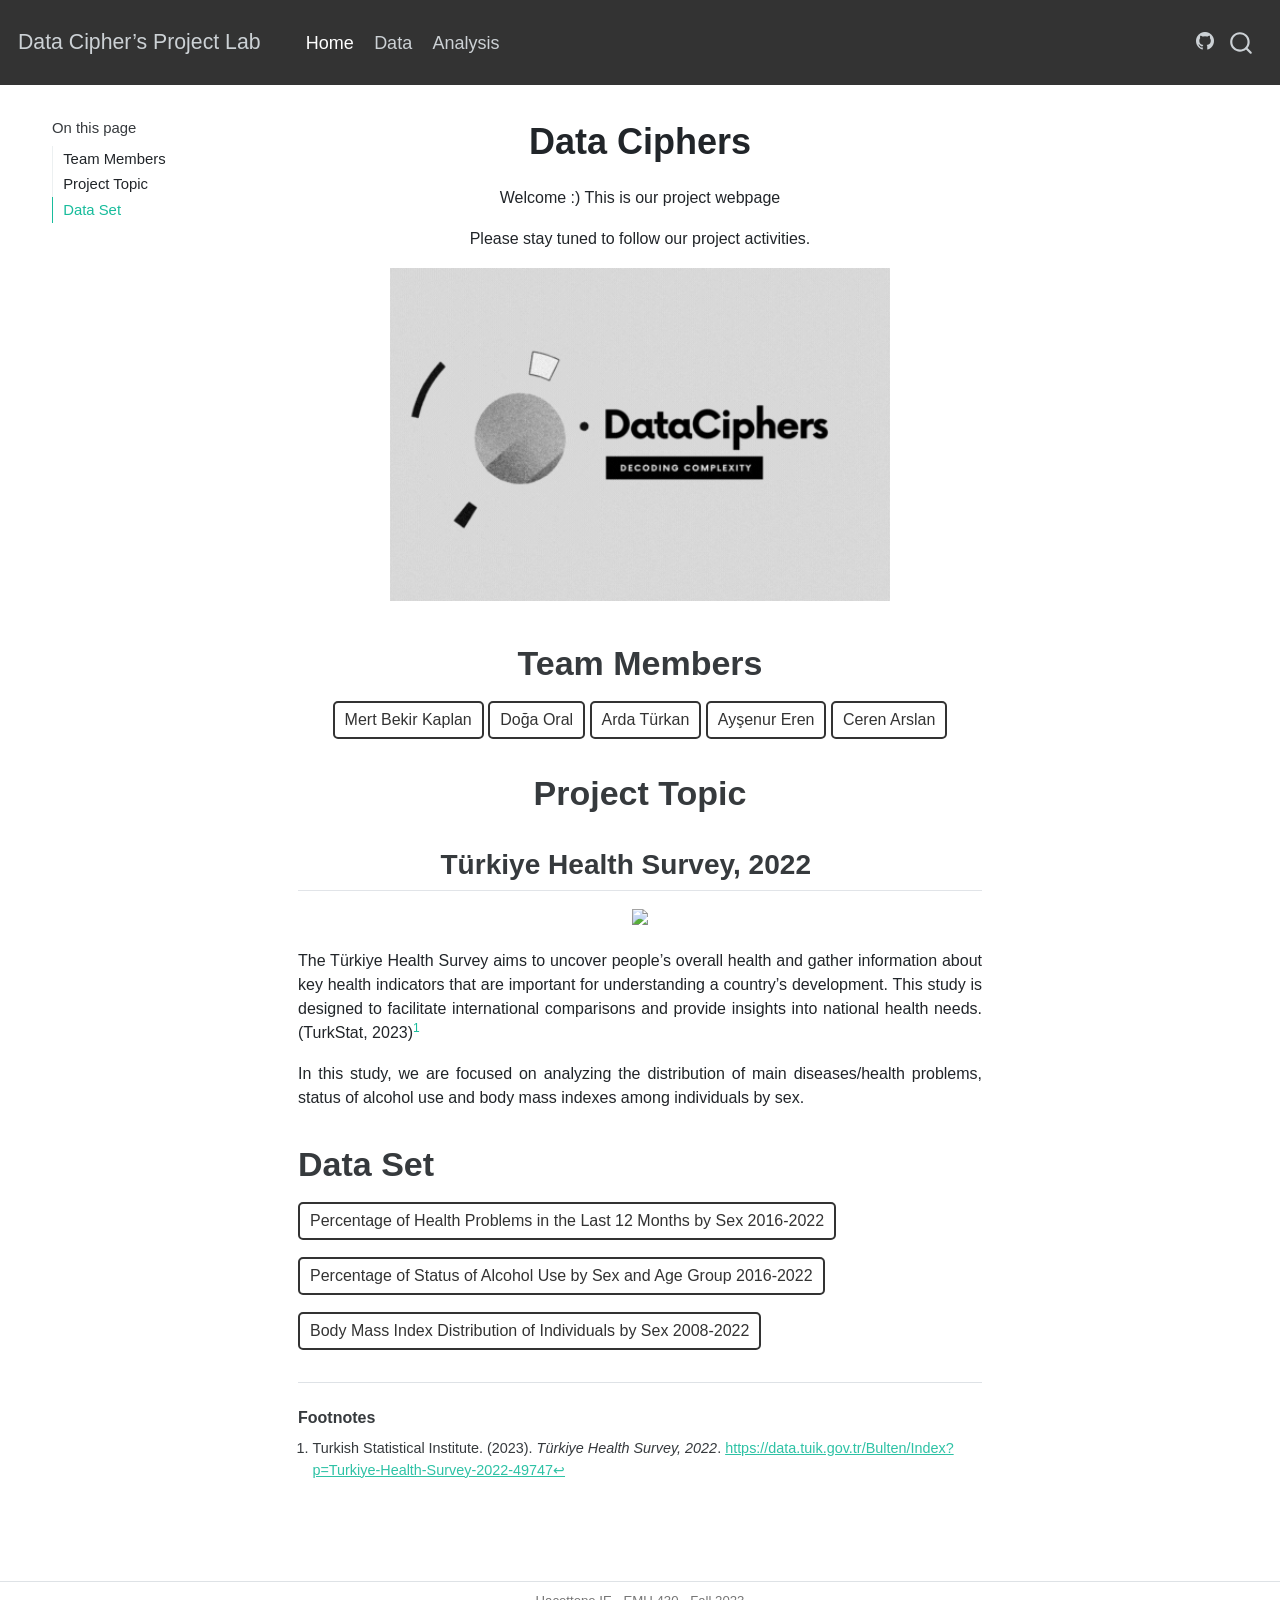
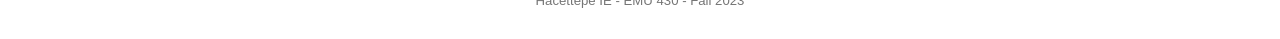
==== docs/index.html @ 5ef49f72 "Plot 3" ====
<!DOCTYPE html>
<html xmlns="http://www.w3.org/1999/xhtml" lang="en" xml:lang="en"><head>

<meta charset="utf-8">
<meta name="generator" content="quarto-1.3.450">

<meta name="viewport" content="width=device-width, initial-scale=1.0, user-scalable=yes">


<title>Data Cipher’s Project Lab</title>
<style>
code{white-space: pre-wrap;}
span.smallcaps{font-variant: small-caps;}
div.columns{display: flex; gap: min(4vw, 1.5em);}
div.column{flex: auto; overflow-x: auto;}
div.hanging-indent{margin-left: 1.5em; text-indent: -1.5em;}
ul.task-list{list-style: none;}
ul.task-list li input[type="checkbox"] {
  width: 0.8em;
  margin: 0 0.8em 0.2em -1em; /* quarto-specific, see https://github.com/quarto-dev/quarto-cli/issues/4556 */ 
  vertical-align: middle;
}
</style>


<script src="site_libs/quarto-nav/quarto-nav.js"></script>
<script src="site_libs/quarto-nav/headroom.min.js"></script>
<script src="site_libs/clipboard/clipboard.min.js"></script>
<script src="site_libs/quarto-search/autocomplete.umd.js"></script>
<script src="site_libs/quarto-search/fuse.min.js"></script>
<script src="site_libs/quarto-search/quarto-search.js"></script>
<meta name="quarto:offset" content="./">
<link href="./logo.png" rel="icon" type="image/png">
<script src="site_libs/quarto-html/quarto.js"></script>
<script src="site_libs/quarto-html/popper.min.js"></script>
<script src="site_libs/quarto-html/tippy.umd.min.js"></script>
<script src="site_libs/quarto-html/anchor.min.js"></script>
<link href="site_libs/quarto-html/tippy.css" rel="stylesheet">
<link href="site_libs/quarto-html/quarto-syntax-highlighting.css" rel="stylesheet" id="quarto-text-highlighting-styles">
<script src="site_libs/bootstrap/bootstrap.min.js"></script>
<link href="site_libs/bootstrap/bootstrap-icons.css" rel="stylesheet">
<link href="site_libs/bootstrap/bootstrap.min.css" rel="stylesheet" id="quarto-bootstrap" data-mode="light">
<script id="quarto-search-options" type="application/json">{
  "location": "navbar",
  "copy-button": false,
  "collapse-after": 3,
  "panel-placement": "end",
  "type": "overlay",
  "limit": 20,
  "language": {
    "search-no-results-text": "No results",
    "search-matching-documents-text": "matching documents",
    "search-copy-link-title": "Copy link to search",
    "search-hide-matches-text": "Hide additional matches",
    "search-more-match-text": "more match in this document",
    "search-more-matches-text": "more matches in this document",
    "search-clear-button-title": "Clear",
    "search-detached-cancel-button-title": "Cancel",
    "search-submit-button-title": "Submit",
    "search-label": "Search"
  }
}</script>


<link rel="stylesheet" href="styles.css">
</head>

<body class="floating nav-fixed">

<div id="quarto-search-results"></div>
  <header id="quarto-header" class="headroom fixed-top">
    <nav class="navbar navbar-expand-lg navbar-dark ">
      <div class="navbar-container container-fluid">
      <div class="navbar-brand-container">
    <a class="navbar-brand" href="./index.html">
    <span class="navbar-title">Data Cipher’s Project Lab</span>
    </a>
  </div>
            <div id="quarto-search" class="" title="Search"></div>
          <button class="navbar-toggler" type="button" data-bs-toggle="collapse" data-bs-target="#navbarCollapse" aria-controls="navbarCollapse" aria-expanded="false" aria-label="Toggle navigation" onclick="if (window.quartoToggleHeadroom) { window.quartoToggleHeadroom(); }">
  <span class="navbar-toggler-icon"></span>
</button>
          <div class="collapse navbar-collapse" id="navbarCollapse">
            <ul class="navbar-nav navbar-nav-scroll me-auto">
  <li class="nav-item">
    <a class="nav-link active" href="./index.html" rel="" target="" aria-current="page">
 <span class="menu-text">Home</span></a>
  </li>  
  <li class="nav-item">
    <a class="nav-link" href="./data.html" rel="" target="">
 <span class="menu-text">Data</span></a>
  </li>  
  <li class="nav-item">
    <a class="nav-link" href="./analysis.html" rel="" target="">
 <span class="menu-text">Analysis</span></a>
  </li>  
</ul>
            <div class="quarto-navbar-tools ms-auto">
    <a href="https://github.com/emu-hacettepe-analytics/emu430-fall2023-team-data_ciphers" rel="" title="" class="quarto-navigation-tool px-1" aria-label=""><i class="bi bi-github"></i></a>
</div>
          </div> <!-- /navcollapse -->
      </div> <!-- /container-fluid -->
    </nav>
</header>
<!-- content -->
<div id="quarto-content" class="quarto-container page-columns page-rows-contents page-layout-article page-navbar">
<!-- sidebar -->
  <nav id="quarto-sidebar" class="sidebar collapse collapse-horizontal sidebar-navigation floating overflow-auto">
    <nav id="TOC" role="doc-toc" class="toc-active">
    <h2 id="toc-title">On this page</h2>
   
  <ul>
  <li><a href="#team-members" id="toc-team-members" class="nav-link active" data-scroll-target="#team-members">Team Members</a></li>
  <li><a href="#project-topic" id="toc-project-topic" class="nav-link" data-scroll-target="#project-topic">Project Topic</a>
  <ul class="collapse">
  <li><a href="#türkiye-health-survey-2022" id="toc-türkiye-health-survey-2022" class="nav-link" data-scroll-target="#türkiye-health-survey-2022">Türkiye Health Survey, 2022</a></li>
  </ul></li>
  <li><a href="#data-set" id="toc-data-set" class="nav-link" data-scroll-target="#data-set">Data Set</a></li>
  </ul>
</nav>
</nav>
<div id="quarto-sidebar-glass" data-bs-toggle="collapse" data-bs-target="#quarto-sidebar,#quarto-sidebar-glass"></div>
<!-- margin-sidebar -->
    <div id="quarto-margin-sidebar" class="sidebar margin-sidebar">
    </div>
<!-- main -->
<main class="content" id="quarto-document-content">



<div style="text-align: center">
<div style="font-size: 36px;">
<p><strong>Data Ciphers</strong></p>
</div>
<p>Welcome :) This is our project webpage</p>
<p>Please stay tuned to follow our project activities.</p>
<div class="quarto-figure quarto-figure-center">
<figure class="figure">
<p><img src="data_ciphers.gif" class="img-fluid figure-img" width="500"></p>
</figure>
</div>
</div>
<section id="team-members" class="level1" style="text-align: center">
<h1 style="text-align: center">Team Members</h1>
<p><a href="https://emu-hacettepe-analytics.github.io/emu430-fall2023-mer7kaplan/" class="download-button">Mert Bekir Kaplan</a> <a href="https://emu-hacettepe-analytics.github.io/emu430-fall2023-doaoral/" class="download-button">Doğa Oral</a> <a href="https://emu-hacettepe-analytics.github.io/emu430-fall2023-ardaturkan/" class="download-button">Arda Türkan</a> <a href="https://emu-hacettepe-analytics.github.io/emu430-fall2023-AysenurErenn/" class="download-button">Ayşenur Eren</a> <a href="https://emu-hacettepe-analytics.github.io/emu430-fall2023-ccerenarslan/" class="download-button">Ceren Arslan</a></p>
</section>
<section id="project-topic" class="level1" style="text-align: center">
<h1 style="text-align: center">Project Topic</h1>
<section id="türkiye-health-survey-2022" class="level2" style="text-align: center">
<h2 style="text-align: center" class="anchored" data-anchor-id="türkiye-health-survey-2022">Türkiye Health Survey, 2022</h2>
<div class="quarto-figure quarto-figure-center">
<figure class="figure">
<p><img src="medical.gif" class="img-fluid figure-img" width="230"></p>
</figure>
</div>
<div style="text-align: justify">
<p>The Türkiye Health Survey aims to uncover people’s overall health and gather information about key health indicators that are important for understanding a country’s development. This study is designed to facilitate international comparisons and provide insights into national health needs. (TurkStat, 2023)<a href="#fn1" class="footnote-ref" id="fnref1" role="doc-noteref"><sup>1</sup></a></p>
<p>In this study, we are focused on analyzing the distribution of main diseases/health problems, status of alcohol use and body mass indexes among individuals by sex.</p>
</div>
</section>
</section>
<section id="data-set" class="level1">
<h1>Data Set</h1>
<p><a href="https://github.com/emu-hacettepe-analytics/emu430-fall2023-team-data_ciphers/raw/master/dataset1.xls" class="download-button">Percentage of Health Problems in the Last 12 Months by Sex 2016-2022</a></p>
<p><a href="https://github.com/emu-hacettepe-analytics/emu430-fall2023-team-data_ciphers/raw/master/dataset2.xls" class="download-button">Percentage of Status of Alcohol Use by Sex and Age Group 2016-2022</a></p>
<p><a href="https://github.com/emu-hacettepe-analytics/emu430-fall2023-team-data_ciphers/raw/master/dataset3.xls" class="download-button">Body Mass Index Distribution of Individuals by Sex 2008-2022</a></p>


</section>


<a onclick="window.scrollTo(0, 0); return false;" role="button" id="quarto-back-to-top"><i class="bi bi-arrow-up"></i> Back to top</a><div id="quarto-appendix" class="default"><section id="footnotes" class="footnotes footnotes-end-of-document" role="doc-endnotes"><h2 class="anchored quarto-appendix-heading">Footnotes</h2>

<ol>
<li id="fn1"><p>Turkish Statistical Institute. (2023). <em>Türkiye Health Survey, 2022</em>. <a href="https://data.tuik.gov.tr/Bulten/Index?p=Turkiye-Health-Survey-2022-49747" class="uri">https://data.tuik.gov.tr/Bulten/Index?p=Turkiye-Health-Survey-2022-49747</a><a href="#fnref1" class="footnote-back" role="doc-backlink">↩︎</a></p></li>
</ol>
</section></div></main> <!-- /main -->
<script id="quarto-html-after-body" type="application/javascript">
window.document.addEventListener("DOMContentLoaded", function (event) {
  const toggleBodyColorMode = (bsSheetEl) => {
    const mode = bsSheetEl.getAttribute("data-mode");
    const bodyEl = window.document.querySelector("body");
    if (mode === "dark") {
      bodyEl.classList.add("quarto-dark");
      bodyEl.classList.remove("quarto-light");
    } else {
      bodyEl.classList.add("quarto-light");
      bodyEl.classList.remove("quarto-dark");
    }
  }
  const toggleBodyColorPrimary = () => {
    const bsSheetEl = window.document.querySelector("link#quarto-bootstrap");
    if (bsSheetEl) {
      toggleBodyColorMode(bsSheetEl);
    }
  }
  toggleBodyColorPrimary();  
  const icon = "";
  const anchorJS = new window.AnchorJS();
  anchorJS.options = {
    placement: 'right',
    icon: icon
  };
  anchorJS.add('.anchored');
  const isCodeAnnotation = (el) => {
    for (const clz of el.classList) {
      if (clz.startsWith('code-annotation-')) {                     
        return true;
      }
    }
    return false;
  }
  const clipboard = new window.ClipboardJS('.code-copy-button', {
    text: function(trigger) {
      const codeEl = trigger.previousElementSibling.cloneNode(true);
      for (const childEl of codeEl.children) {
        if (isCodeAnnotation(childEl)) {
          childEl.remove();
        }
      }
      return codeEl.innerText;
    }
  });
  clipboard.on('success', function(e) {
    // button target
    const button = e.trigger;
    // don't keep focus
    button.blur();
    // flash "checked"
    button.classList.add('code-copy-button-checked');
    var currentTitle = button.getAttribute("title");
    button.setAttribute("title", "Copied!");
    let tooltip;
    if (window.bootstrap) {
      button.setAttribute("data-bs-toggle", "tooltip");
      button.setAttribute("data-bs-placement", "left");
      button.setAttribute("data-bs-title", "Copied!");
      tooltip = new bootstrap.Tooltip(button, 
        { trigger: "manual", 
          customClass: "code-copy-button-tooltip",
          offset: [0, -8]});
      tooltip.show();    
    }
    setTimeout(function() {
      if (tooltip) {
        tooltip.hide();
        button.removeAttribute("data-bs-title");
        button.removeAttribute("data-bs-toggle");
        button.removeAttribute("data-bs-placement");
      }
      button.setAttribute("title", currentTitle);
      button.classList.remove('code-copy-button-checked');
    }, 1000);
    // clear code selection
    e.clearSelection();
  });
  function tippyHover(el, contentFn) {
    const config = {
      allowHTML: true,
      content: contentFn,
      maxWidth: 500,
      delay: 100,
      arrow: false,
      appendTo: function(el) {
          return el.parentElement;
      },
      interactive: true,
      interactiveBorder: 10,
      theme: 'quarto',
      placement: 'bottom-start'
    };
    window.tippy(el, config); 
  }
  const noterefs = window.document.querySelectorAll('a[role="doc-noteref"]');
  for (var i=0; i<noterefs.length; i++) {
    const ref = noterefs[i];
    tippyHover(ref, function() {
      // use id or data attribute instead here
      let href = ref.getAttribute('data-footnote-href') || ref.getAttribute('href');
      try { href = new URL(href).hash; } catch {}
      const id = href.replace(/^#\/?/, "");
      const note = window.document.getElementById(id);
      return note.innerHTML;
    });
  }
      let selectedAnnoteEl;
      const selectorForAnnotation = ( cell, annotation) => {
        let cellAttr = 'data-code-cell="' + cell + '"';
        let lineAttr = 'data-code-annotation="' +  annotation + '"';
        const selector = 'span[' + cellAttr + '][' + lineAttr + ']';
        return selector;
      }
      const selectCodeLines = (annoteEl) => {
        const doc = window.document;
        const targetCell = annoteEl.getAttribute("data-target-cell");
        const targetAnnotation = annoteEl.getAttribute("data-target-annotation");
        const annoteSpan = window.document.querySelector(selectorForAnnotation(targetCell, targetAnnotation));
        const lines = annoteSpan.getAttribute("data-code-lines").split(",");
        const lineIds = lines.map((line) => {
          return targetCell + "-" + line;
        })
        let top = null;
        let height = null;
        let parent = null;
        if (lineIds.length > 0) {
            //compute the position of the single el (top and bottom and make a div)
            const el = window.document.getElementById(lineIds[0]);
            top = el.offsetTop;
            height = el.offsetHeight;
            parent = el.parentElement.parentElement;
          if (lineIds.length > 1) {
            const lastEl = window.document.getElementById(lineIds[lineIds.length - 1]);
            const bottom = lastEl.offsetTop + lastEl.offsetHeight;
            height = bottom - top;
          }
          if (top !== null && height !== null && parent !== null) {
            // cook up a div (if necessary) and position it 
            let div = window.document.getElementById("code-annotation-line-highlight");
            if (div === null) {
              div = window.document.createElement("div");
              div.setAttribute("id", "code-annotation-line-highlight");
              div.style.position = 'absolute';
              parent.appendChild(div);
            }
            div.style.top = top - 2 + "px";
            div.style.height = height + 4 + "px";
            let gutterDiv = window.document.getElementById("code-annotation-line-highlight-gutter");
            if (gutterDiv === null) {
              gutterDiv = window.document.createElement("div");
              gutterDiv.setAttribute("id", "code-annotation-line-highlight-gutter");
              gutterDiv.style.position = 'absolute';
              const codeCell = window.document.getElementById(targetCell);
              const gutter = codeCell.querySelector('.code-annotation-gutter');
              gutter.appendChild(gutterDiv);
            }
            gutterDiv.style.top = top - 2 + "px";
            gutterDiv.style.height = height + 4 + "px";
          }
          selectedAnnoteEl = annoteEl;
        }
      };
      const unselectCodeLines = () => {
        const elementsIds = ["code-annotation-line-highlight", "code-annotation-line-highlight-gutter"];
        elementsIds.forEach((elId) => {
          const div = window.document.getElementById(elId);
          if (div) {
            div.remove();
          }
        });
        selectedAnnoteEl = undefined;
      };
      // Attach click handler to the DT
      const annoteDls = window.document.querySelectorAll('dt[data-target-cell]');
      for (const annoteDlNode of annoteDls) {
        annoteDlNode.addEventListener('click', (event) => {
          const clickedEl = event.target;
          if (clickedEl !== selectedAnnoteEl) {
            unselectCodeLines();
            const activeEl = window.document.querySelector('dt[data-target-cell].code-annotation-active');
            if (activeEl) {
              activeEl.classList.remove('code-annotation-active');
            }
            selectCodeLines(clickedEl);
            clickedEl.classList.add('code-annotation-active');
          } else {
            // Unselect the line
            unselectCodeLines();
            clickedEl.classList.remove('code-annotation-active');
          }
        });
      }
  const findCites = (el) => {
    const parentEl = el.parentElement;
    if (parentEl) {
      const cites = parentEl.dataset.cites;
      if (cites) {
        return {
          el,
          cites: cites.split(' ')
        };
      } else {
        return findCites(el.parentElement)
      }
    } else {
      return undefined;
    }
  };
  var bibliorefs = window.document.querySelectorAll('a[role="doc-biblioref"]');
  for (var i=0; i<bibliorefs.length; i++) {
    const ref = bibliorefs[i];
    const citeInfo = findCites(ref);
    if (citeInfo) {
      tippyHover(citeInfo.el, function() {
        var popup = window.document.createElement('div');
        citeInfo.cites.forEach(function(cite) {
          var citeDiv = window.document.createElement('div');
          citeDiv.classList.add('hanging-indent');
          citeDiv.classList.add('csl-entry');
          var biblioDiv = window.document.getElementById('ref-' + cite);
          if (biblioDiv) {
            citeDiv.innerHTML = biblioDiv.innerHTML;
          }
          popup.appendChild(citeDiv);
        });
        return popup.innerHTML;
      });
    }
  }
});
</script>
</div> <!-- /content -->
<footer class="footer">
  <div class="nav-footer">
    <div class="nav-footer-left">
      &nbsp;
    </div>   
    <div class="nav-footer-center">Hacettepe IE - EMU 430 - Fall 2023</div>
    <div class="nav-footer-right">
      &nbsp;
    </div>
  </div>
</footer>



</body></html>
---- docs/site_libs/quarto-html/tippy.css ----
.tippy-box[data-animation=fade][data-state=hidden]{opacity:0}[data-tippy-root]{max-width:calc(100vw - 10px)}.tippy-box{position:relative;background-color:#333;color:#fff;border-radius:4px;font-size:14px;line-height:1.4;white-space:normal;outline:0;transition-property:transform,visibility,opacity}.tippy-box[data-placement^=top]>.tippy-arrow{bottom:0}.tippy-box[data-placement^=top]>.tippy-arrow:before{bottom:-7px;left:0;border-width:8px 8px 0;border-top-color:initial;transform-origin:center top}.tippy-box[data-placement^=bottom]>.tippy-arrow{top:0}.tippy-box[data-placement^=bottom]>.tippy-arrow:before{top:-7px;left:0;border-width:0 8px 8px;border-bottom-color:initial;transform-origin:center bottom}.tippy-box[data-placement^=left]>.tippy-arrow{right:0}.tippy-box[data-placement^=left]>.tippy-arrow:before{border-width:8px 0 8px 8px;border-left-color:initial;right:-7px;transform-origin:center left}.tippy-box[data-placement^=right]>.tippy-arrow{left:0}.tippy-box[data-placement^=right]>.tippy-arrow:before{left:-7px;border-width:8px 8px 8px 0;border-right-color:initial;transform-origin:center right}.tippy-box[data-inertia][data-state=visible]{transition-timing-function:cubic-bezier(.54,1.5,.38,1.11)}.tippy-arrow{width:16px;height:16px;color:#333}.tippy-arrow:before{content:"";position:absolute;border-color:transparent;border-style:solid}.tippy-content{position:relative;padding:5px 9px;z-index:1}
---- docs/site_libs/quarto-html/quarto-syntax-highlighting.css ----
/* quarto syntax highlight colors */
:root {
  --quarto-hl-ot-color: #003B4F;
  --quarto-hl-at-color: #657422;
  --quarto-hl-ss-color: #20794D;
  --quarto-hl-an-color: #5E5E5E;
  --quarto-hl-fu-color: #4758AB;
  --quarto-hl-st-color: #20794D;
  --quarto-hl-cf-color: #003B4F;
  --quarto-hl-op-color: #5E5E5E;
  --quarto-hl-er-color: #AD0000;
  --quarto-hl-bn-color: #AD0000;
  --quarto-hl-al-color: #AD0000;
  --quarto-hl-va-color: #111111;
  --quarto-hl-bu-color: inherit;
  --quarto-hl-ex-color: inherit;
  --quarto-hl-pp-color: #AD0000;
  --quarto-hl-in-color: #5E5E5E;
  --quarto-hl-vs-color: #20794D;
  --quarto-hl-wa-color: #5E5E5E;
  --quarto-hl-do-color: #5E5E5E;
  --quarto-hl-im-color: #00769E;
  --quarto-hl-ch-color: #20794D;
  --quarto-hl-dt-color: #AD0000;
  --quarto-hl-fl-color: #AD0000;
  --quarto-hl-co-color: #5E5E5E;
  --quarto-hl-cv-color: #5E5E5E;
  --quarto-hl-cn-color: #8f5902;
  --quarto-hl-sc-color: #5E5E5E;
  --quarto-hl-dv-color: #AD0000;
  --quarto-hl-kw-color: #003B4F;
}

/* other quarto variables */
:root {
  --quarto-font-monospace: SFMono-Regular, Menlo, Monaco, Consolas, "Liberation Mono", "Courier New", monospace;
}

pre > code.sourceCode > span {
  color: #003B4F;
}

code span {
  color: #003B4F;
}

code.sourceCode > span {
  color: #003B4F;
}

div.sourceCode,
div.sourceCode pre.sourceCode {
  color: #003B4F;
}

code span.ot {
  color: #003B4F;
  font-style: inherit;
}

code span.at {
  color: #657422;
  font-style: inherit;
}

code span.ss {
  color: #20794D;
  font-style: inherit;
}

code span.an {
  color: #5E5E5E;
  font-style: inherit;
}

code span.fu {
  color: #4758AB;
  font-style: inherit;
}

code span.st {
  color: #20794D;
  font-style: inherit;
}

code span.cf {
  color: #003B4F;
  font-style: inherit;
}

code span.op {
  color: #5E5E5E;
  font-style: inherit;
}

code span.er {
  color: #AD0000;
  font-style: inherit;
}

code span.bn {
  color: #AD0000;
  font-style: inherit;
}

code span.al {
  color: #AD0000;
  font-style: inherit;
}

code span.va {
  color: #111111;
  font-style: inherit;
}

code span.bu {
  font-style: inherit;
}

code span.ex {
  font-style: inherit;
}

code span.pp {
  color: #AD0000;
  font-style: inherit;
}

code span.in {
  color: #5E5E5E;
  font-style: inherit;
}

code span.vs {
  color: #20794D;
  font-style: inherit;
}

code span.wa {
  color: #5E5E5E;
  font-style: italic;
}

code span.do {
  color: #5E5E5E;
  font-style: italic;
}

code span.im {
  color: #00769E;
  font-style: inherit;
}

code span.ch {
  color: #20794D;
  font-style: inherit;
}

code span.dt {
  color: #AD0000;
  font-style: inherit;
}

code span.fl {
  color: #AD0000;
  font-style: inherit;
}

code span.co {
  color: #5E5E5E;
  font-style: inherit;
}

code span.cv {
  color: #5E5E5E;
  font-style: italic;
}

code span.cn {
  color: #8f5902;
  font-style: inherit;
}

code span.sc {
  color: #5E5E5E;
  font-style: inherit;
}

code span.dv {
  color: #AD0000;
  font-style: inherit;
}

code span.kw {
  color: #003B4F;
  font-style: inherit;
}

.prevent-inlining {
  content: "</";
}

/*# sourceMappingURL=debc5d5d77c3f9108843748ff7464032.css.map */
---- docs/styles.css ----
/* css styles */
.download-button {
  display: inline-block;
  padding: 5px 10px;
  font-size: 16px;
  text-align: center;
  text-decoration: none;
  cursor: pointer;
  border: 2px solid #333333;
  color: #333333;
  border-radius: 5px;
  transition: background-color 0.3s;
}

.download-button:hover {
  background-color: #333333;
  color: #fff;
}

body {
  font-family: 'Roboto', sans-serif;
  font-size: 16px;
  font-weight: normal;
}

.navbar {
  background-color: #333333;
  color: #ffffff;
  padding: 20px;
  font-size: 18px;
}
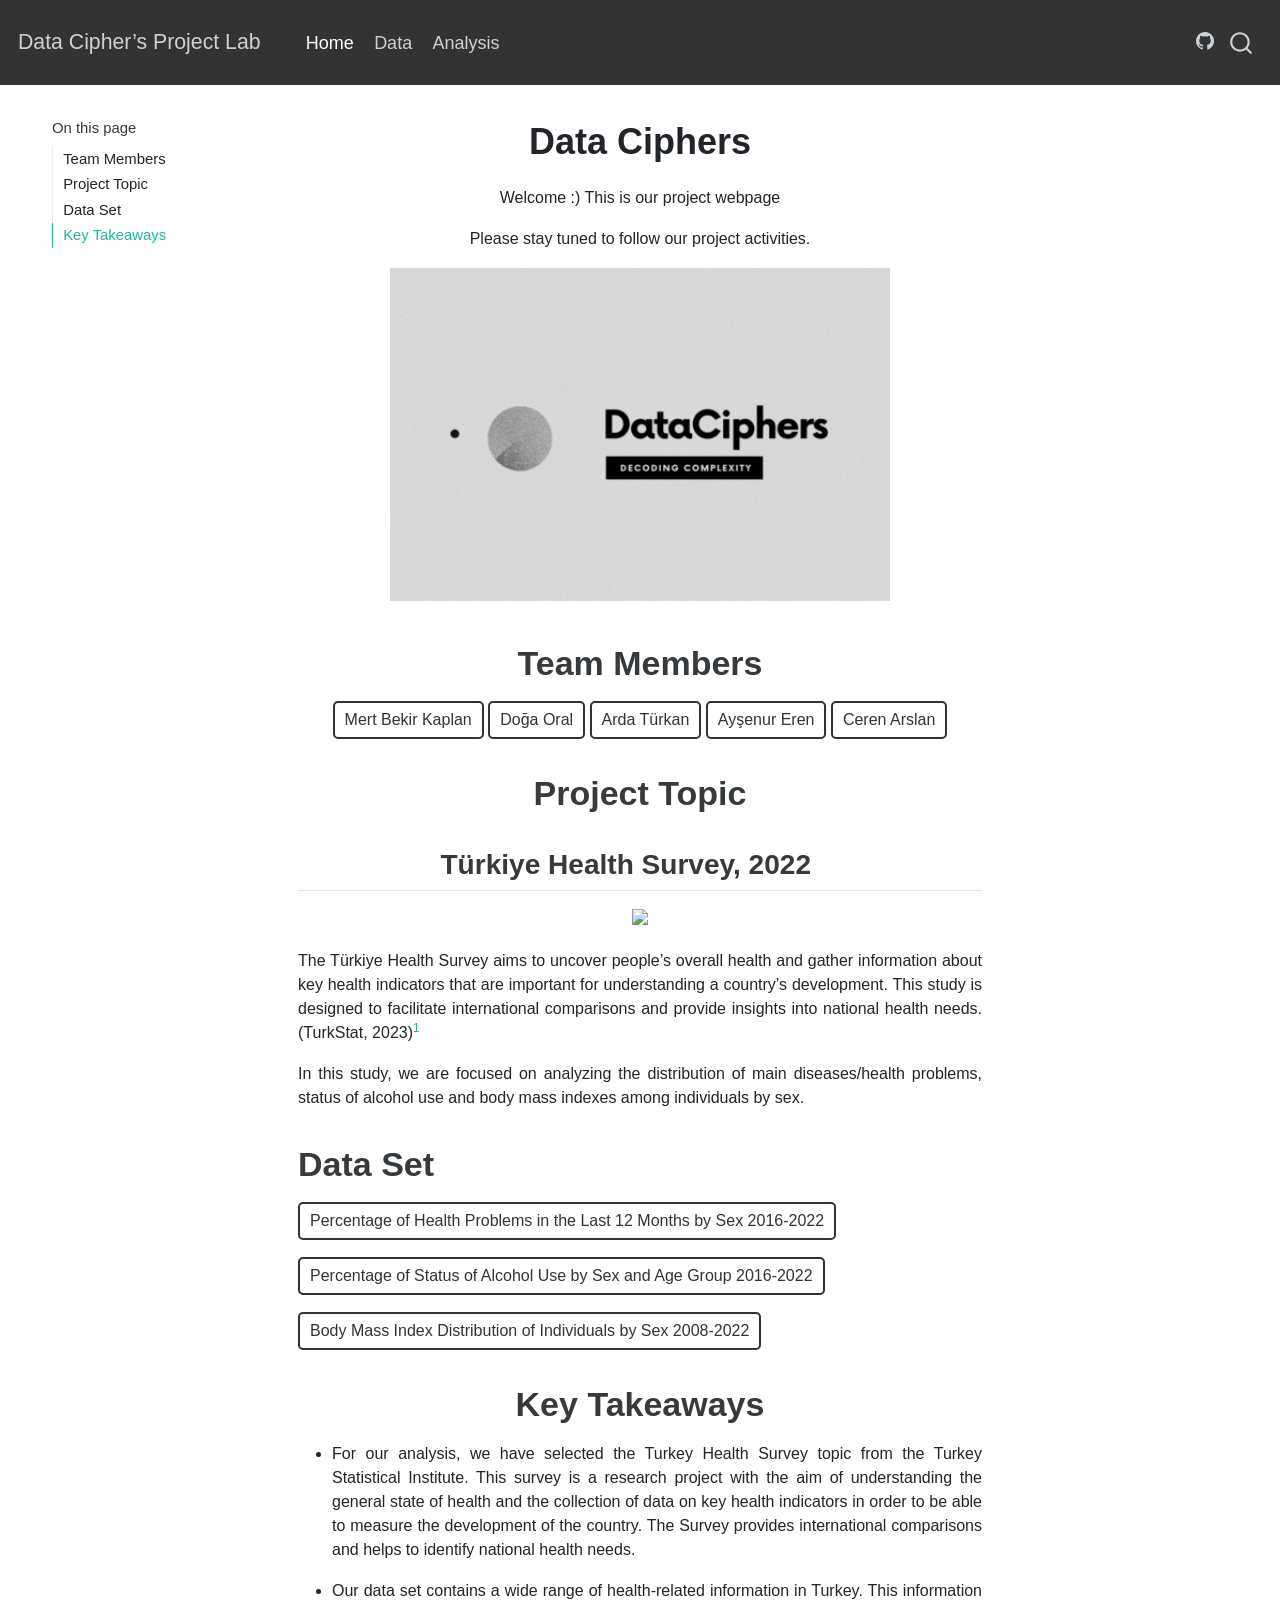
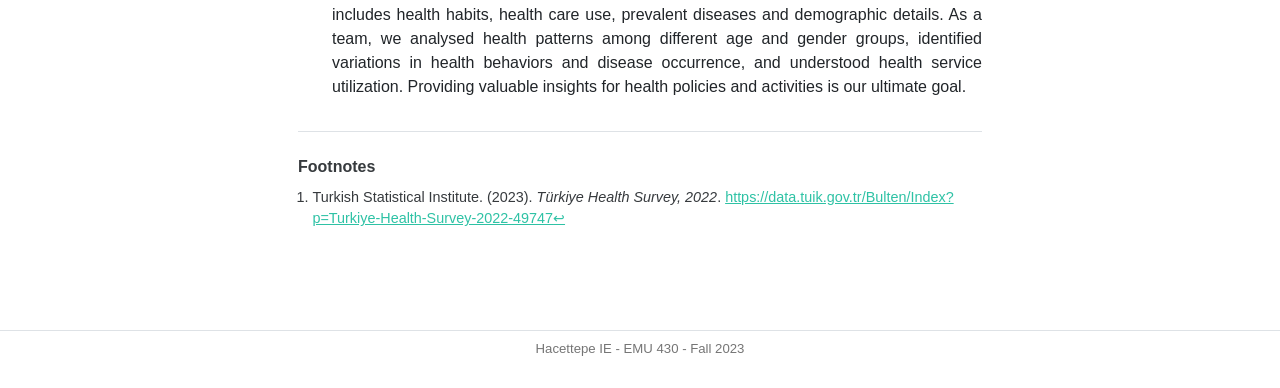
==== commit 3c9401dd: "charts 3.1 , 3.3" ====
--- a/docs/index.html
+++ b/docs/index.html
@@ -2,7 +2,7 @@
 <html xmlns="http://www.w3.org/1999/xhtml" lang="en" xml:lang="en"><head>
 
 <meta charset="utf-8">
-<meta name="generator" content="quarto-1.3.450">
+<meta name="generator" content="quarto-1.3.433">
 
 <meta name="viewport" content="width=device-width, initial-scale=1.0, user-scalable=yes">
 
@@ -116,6 +116,7 @@
   <li><a href="#türkiye-health-survey-2022" id="toc-türkiye-health-survey-2022" class="nav-link" data-scroll-target="#türkiye-health-survey-2022">Türkiye Health Survey, 2022</a></li>
   </ul></li>
   <li><a href="#data-set" id="toc-data-set" class="nav-link" data-scroll-target="#data-set">Data Set</a></li>
+  <li><a href="#key-takeaways" id="toc-key-takeaways" class="nav-link" data-scroll-target="#key-takeaways">Key Takeaways</a></li>
   </ul>
 </nav>
 </nav>
@@ -164,6 +165,15 @@
 <p><a href="https://github.com/emu-hacettepe-analytics/emu430-fall2023-team-data_ciphers/raw/master/dataset1.xls" class="download-button">Percentage of Health Problems in the Last 12 Months by Sex 2016-2022</a></p>
 <p><a href="https://github.com/emu-hacettepe-analytics/emu430-fall2023-team-data_ciphers/raw/master/dataset2.xls" class="download-button">Percentage of Status of Alcohol Use by Sex and Age Group 2016-2022</a></p>
 <p><a href="https://github.com/emu-hacettepe-analytics/emu430-fall2023-team-data_ciphers/raw/master/dataset3.xls" class="download-button">Body Mass Index Distribution of Individuals by Sex 2008-2022</a></p>
+</section>
+<section id="key-takeaways" class="level1" style="text-align: center">
+<h1 style="text-align: center">Key Takeaways</h1>
+<div style="text-align: justify">
+<ul>
+<li><p>For our analysis, we have selected the Turkey Health Survey topic from the Turkey Statistical Institute. This survey is a research project with the aim of understanding the general state of health and the collection of data on key health indicators in order to be able to measure the development of the country. The Survey provides international comparisons and helps to identify national health needs.</p></li>
+<li><p>Our data set contains a wide range of health-related information in Turkey. This information includes health habits, health care use, prevalent diseases and demographic details. As a team, we analysed health patterns among different age and gender groups, identified variations in health behaviors and disease occurrence, and understood health service utilization. Providing valuable insights for health policies and activities is our ultimate goal.</p></li>
+</ul>
+</div>
 
 
 </section>
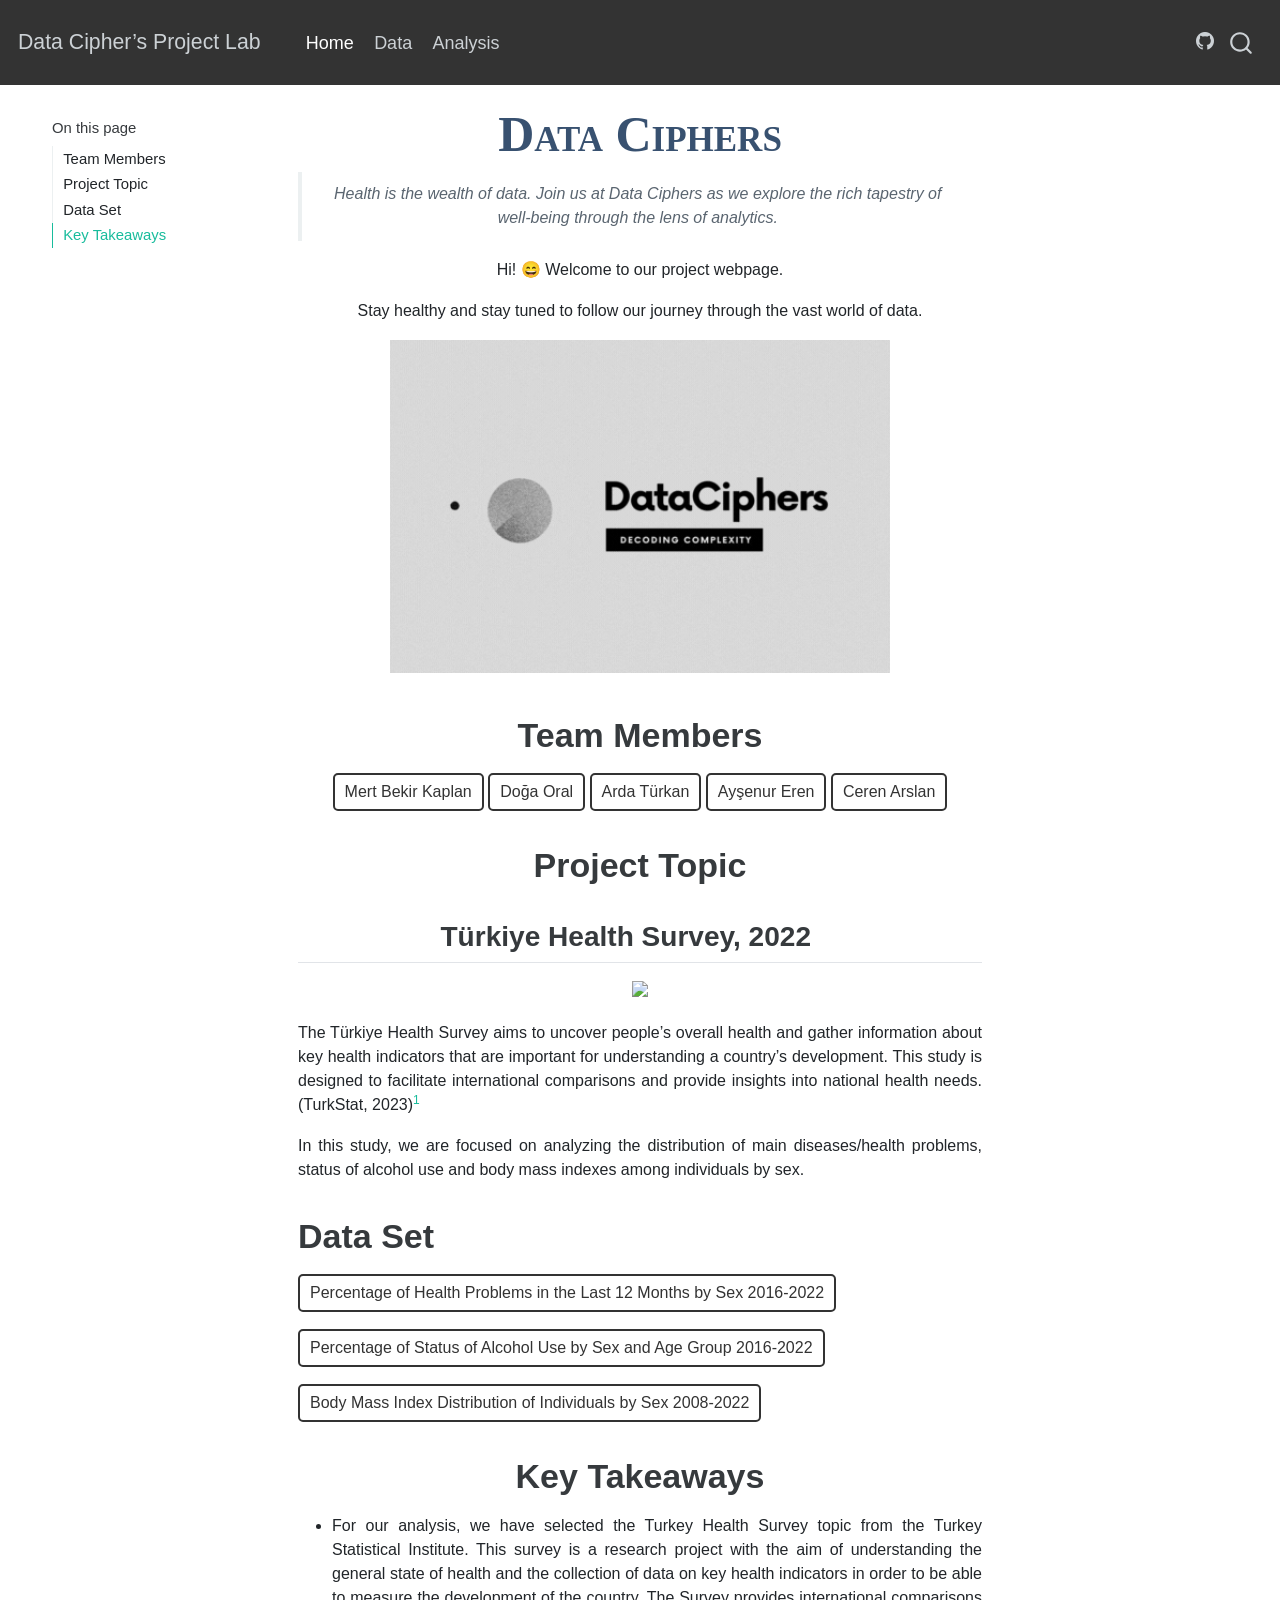
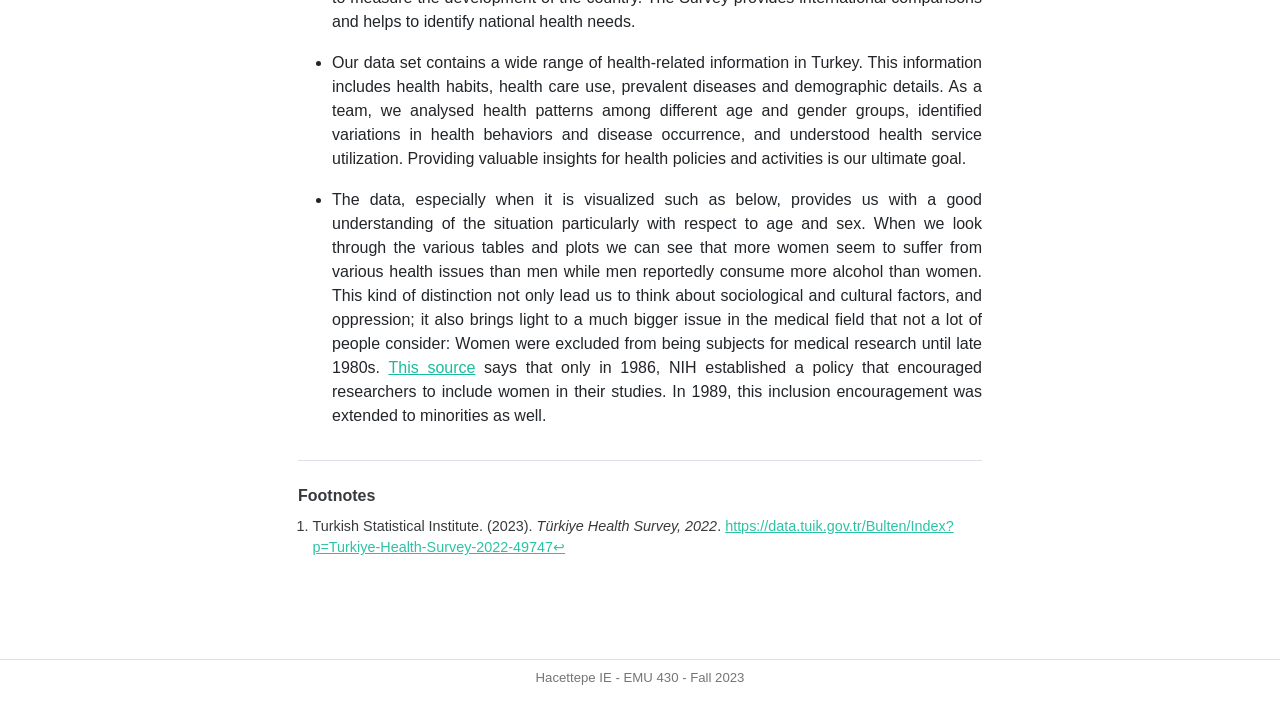
==== commit 5593d3e3: "doa ilk" ====
--- a/docs/index.html
+++ b/docs/index.html
@@ -2,7 +2,7 @@
 <html xmlns="http://www.w3.org/1999/xhtml" lang="en" xml:lang="en"><head>
 
 <meta charset="utf-8">
-<meta name="generator" content="quarto-1.3.433">
+<meta name="generator" content="quarto-1.3.450">
 
 <meta name="viewport" content="width=device-width, initial-scale=1.0, user-scalable=yes">
 
@@ -130,11 +130,14 @@
 
 
 <div style="text-align: center">
-<div style="font-size: 36px;">
+<div style="font-family: Papyrus; font-size: 50px; font-style: normal; font-variant: small-caps; font-weight: 700; line-height: 39.6px; color: #385170;">
 <p><strong>Data Ciphers</strong></p>
 </div>
-<p>Welcome :) This is our project webpage</p>
-<p>Please stay tuned to follow our project activities.</p>
+<blockquote class="blockquote">
+<p><em>Health is the wealth of data. Join us at Data Ciphers as we explore the rich tapestry of well-being through the lens of analytics.</em></p>
+</blockquote>
+<p>Hi! <span class="emoji" data-emoji="smile">😄</span> Welcome to our project webpage.</p>
+<p>Stay healthy and stay tuned to follow our journey through the vast world of data.</p>
 <div class="quarto-figure quarto-figure-center">
 <figure class="figure">
 <p><img src="data_ciphers.gif" class="img-fluid figure-img" width="500"></p>
@@ -172,6 +175,7 @@
 <ul>
 <li><p>For our analysis, we have selected the Turkey Health Survey topic from the Turkey Statistical Institute. This survey is a research project with the aim of understanding the general state of health and the collection of data on key health indicators in order to be able to measure the development of the country. The Survey provides international comparisons and helps to identify national health needs.</p></li>
 <li><p>Our data set contains a wide range of health-related information in Turkey. This information includes health habits, health care use, prevalent diseases and demographic details. As a team, we analysed health patterns among different age and gender groups, identified variations in health behaviors and disease occurrence, and understood health service utilization. Providing valuable insights for health policies and activities is our ultimate goal.</p></li>
+<li><p>The data, especially when it is visualized such as below, provides us with a good understanding of the situation particularly with respect to age and sex. When we look through the various tables and plots we can see that more women seem to suffer from various health issues than men while men reportedly consume more alcohol than women. This kind of distinction not only lead us to think about sociological and cultural factors, and oppression; it also brings light to a much bigger issue in the medical field that not a lot of people consider: Women were excluded from being subjects for medical research until late 1980s. <a href="https://orwh.od.nih.gov/toolkit/recruitment/history#:~:text=In%201986%2C%20NIH%20established%20a,Grants%20and%20Contracts%20in%201987.">This source</a> says that only in 1986, NIH established a policy that encouraged researchers to include women in their studies. In 1989, this inclusion encouragement was extended to minorities as well.</p></li>
 </ul>
 </div>
 
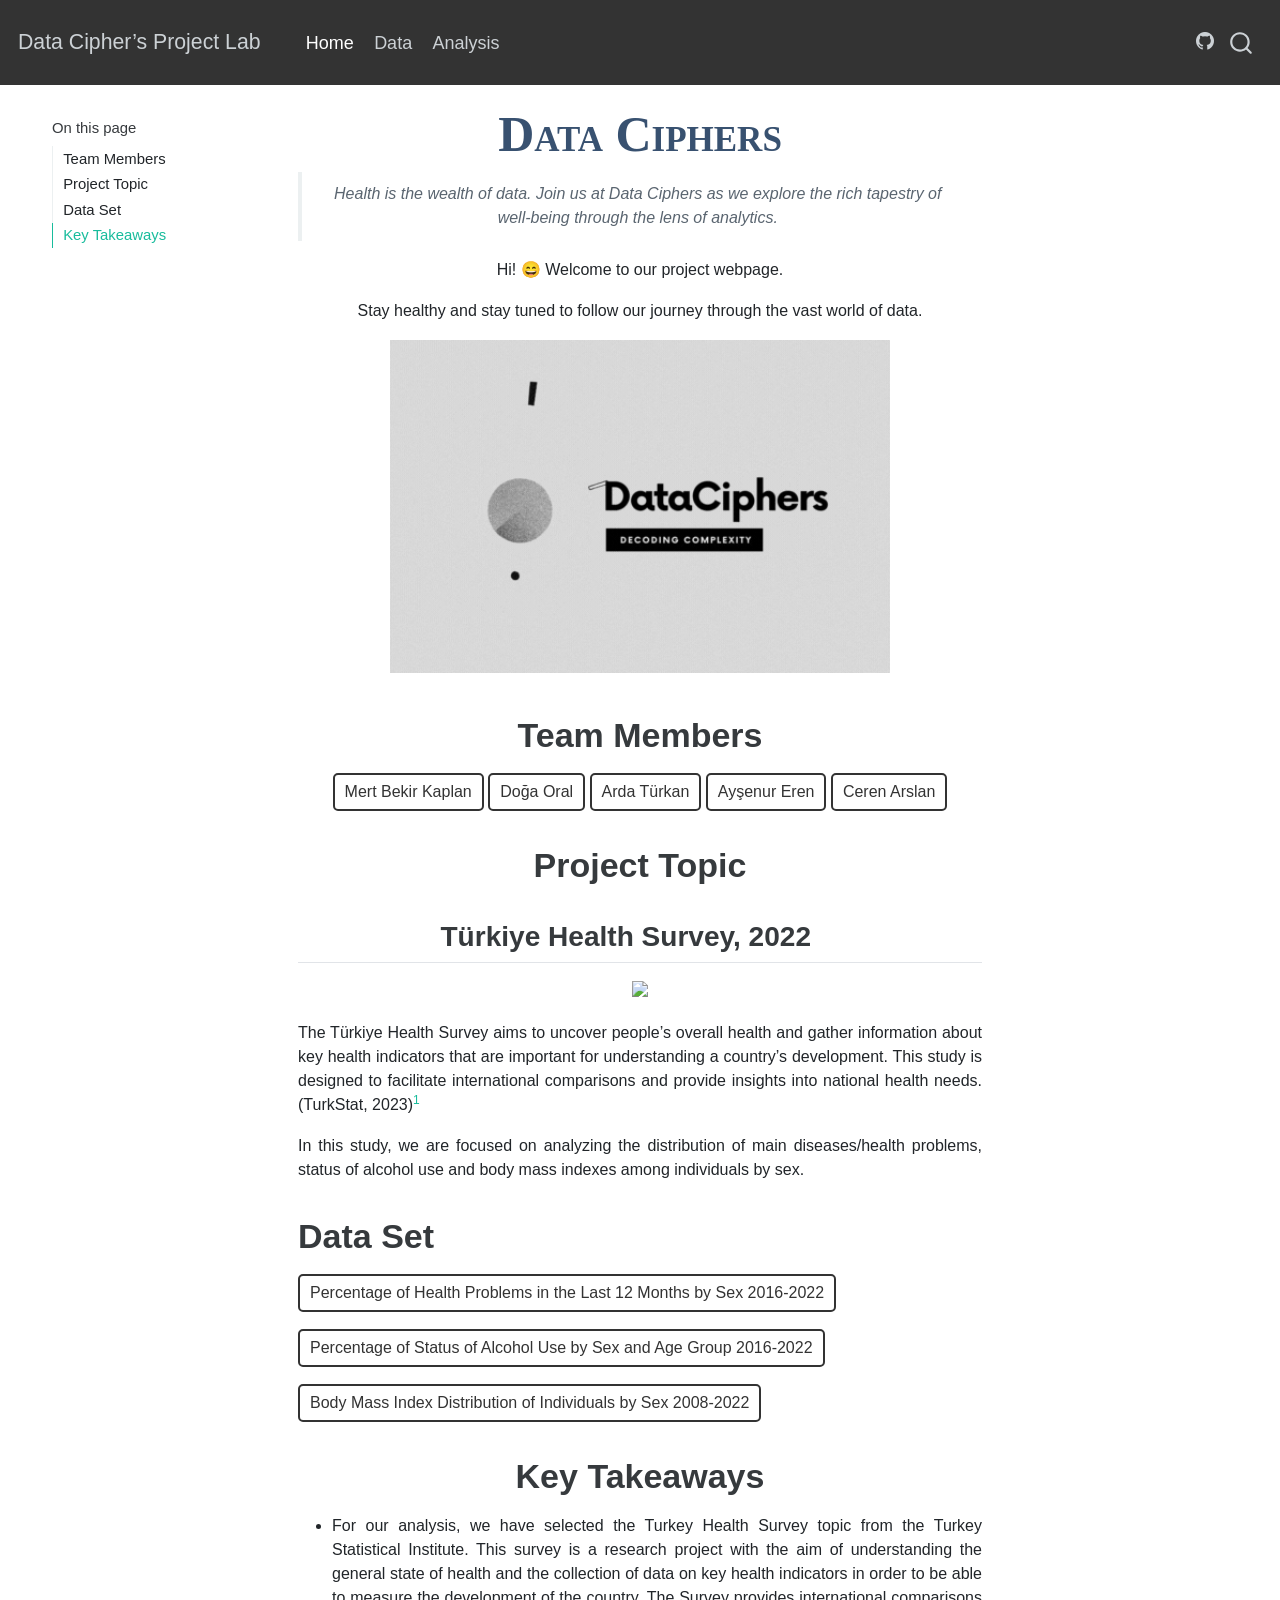
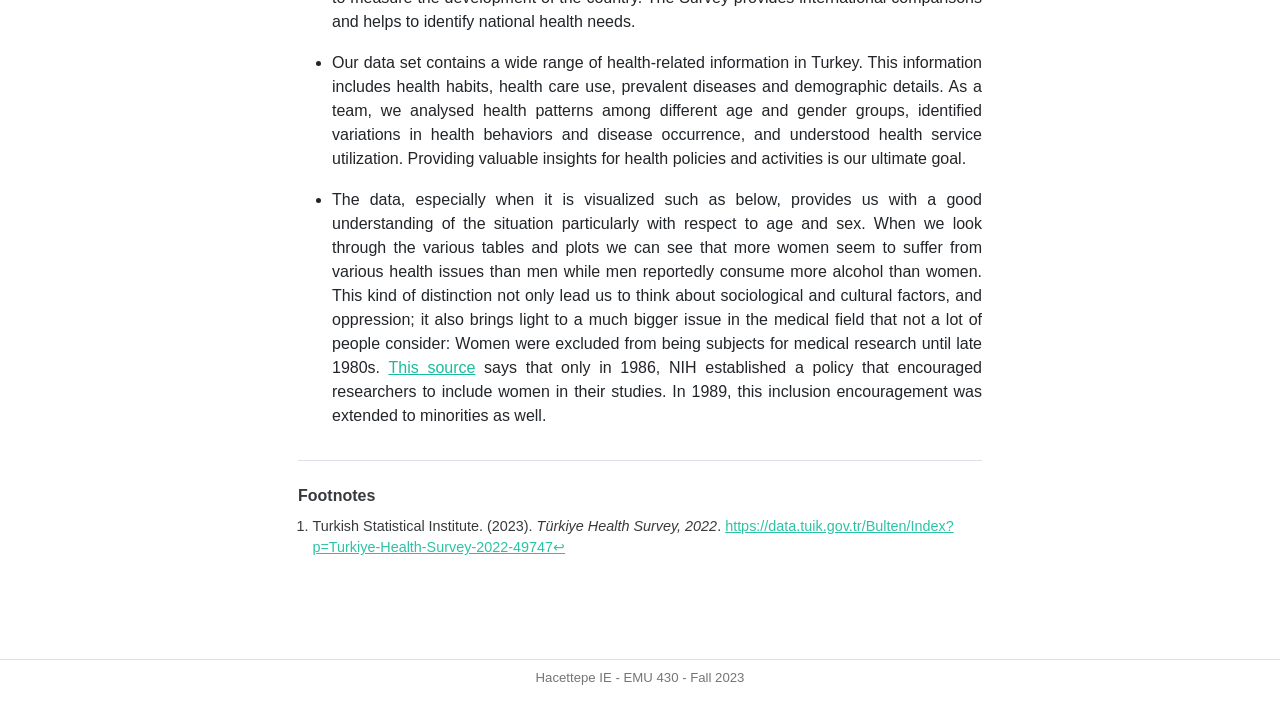
==== commit b3870147: "Merge branch 'master' of https://github.com/emu-hacettepe-analytics/emu430-fall2023-team-data_cipher" ====
--- a/docs/index.html
+++ b/docs/index.html
@@ -2,7 +2,7 @@
 <html xmlns="http://www.w3.org/1999/xhtml" lang="en" xml:lang="en"><head>
 
 <meta charset="utf-8">
-<meta name="generator" content="quarto-1.3.450">
+<meta name="generator" content="quarto-1.3.433">
 
 <meta name="viewport" content="width=device-width, initial-scale=1.0, user-scalable=yes">
 
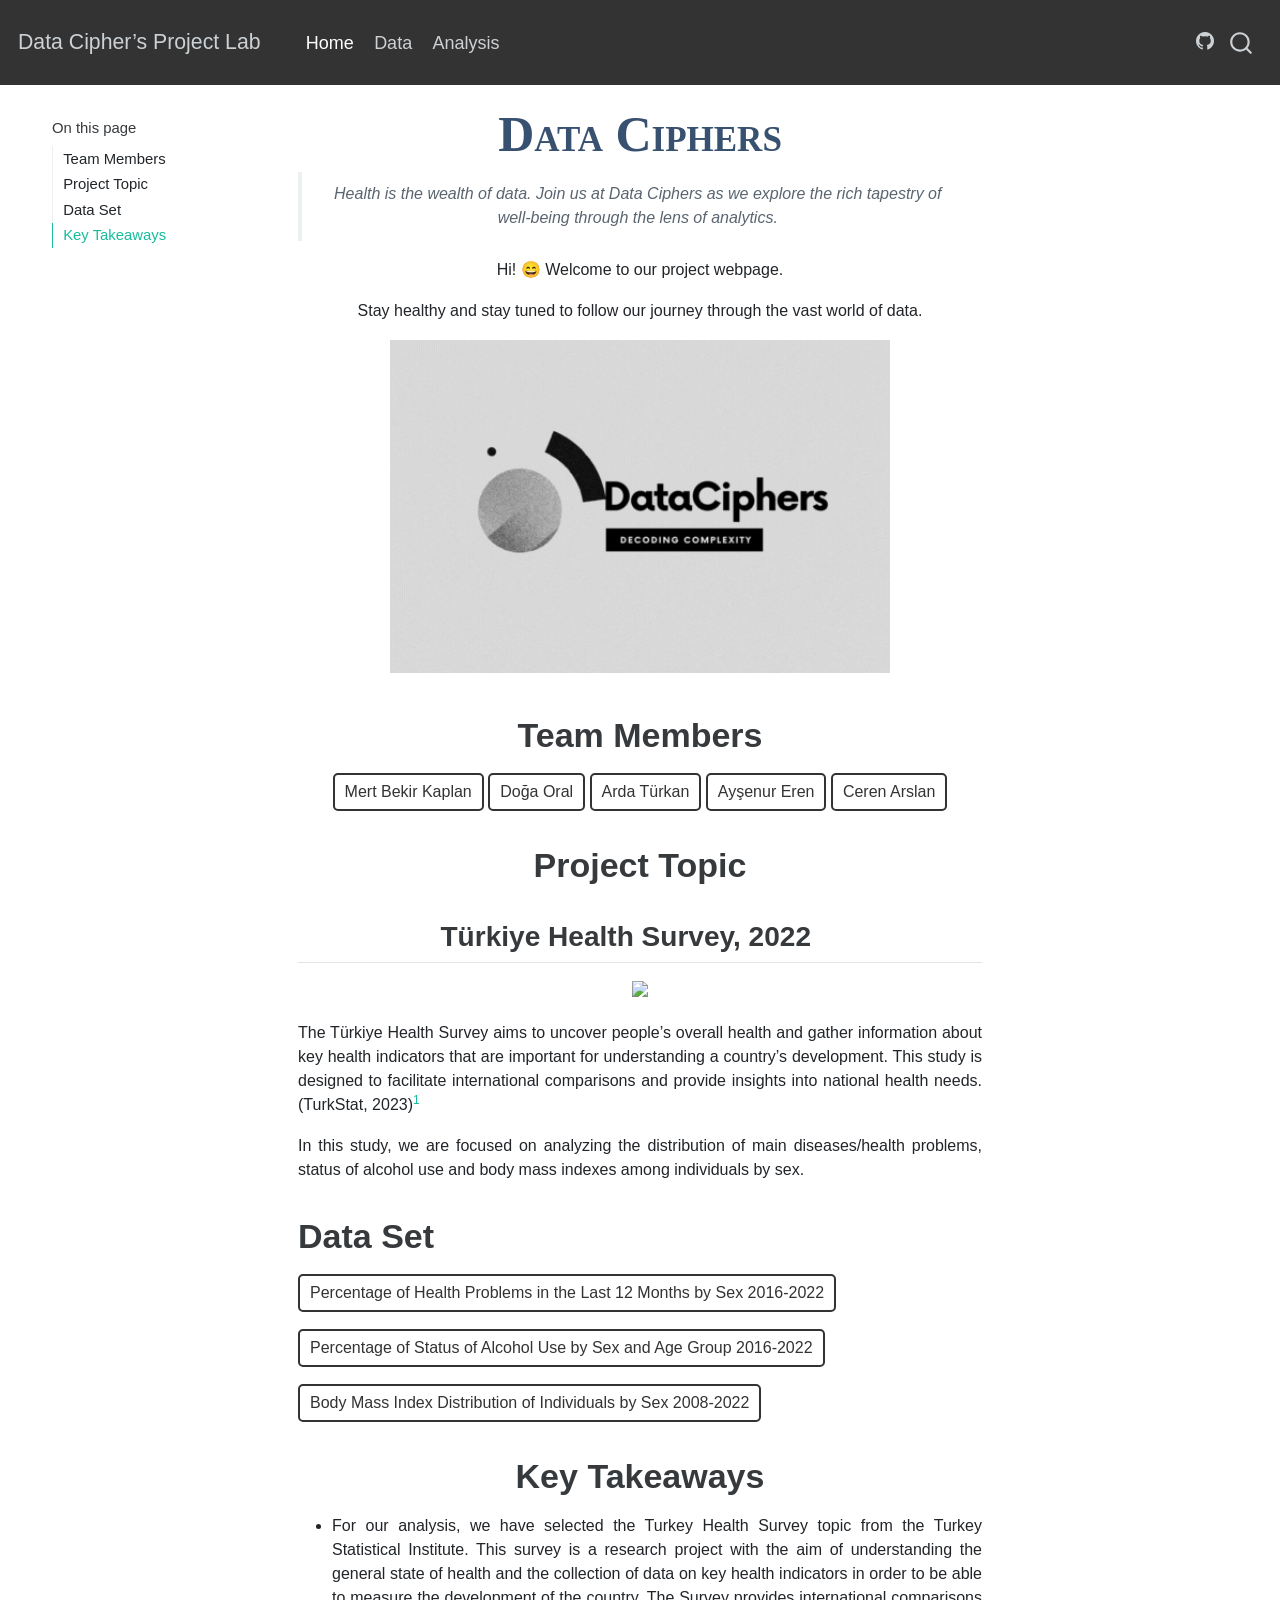
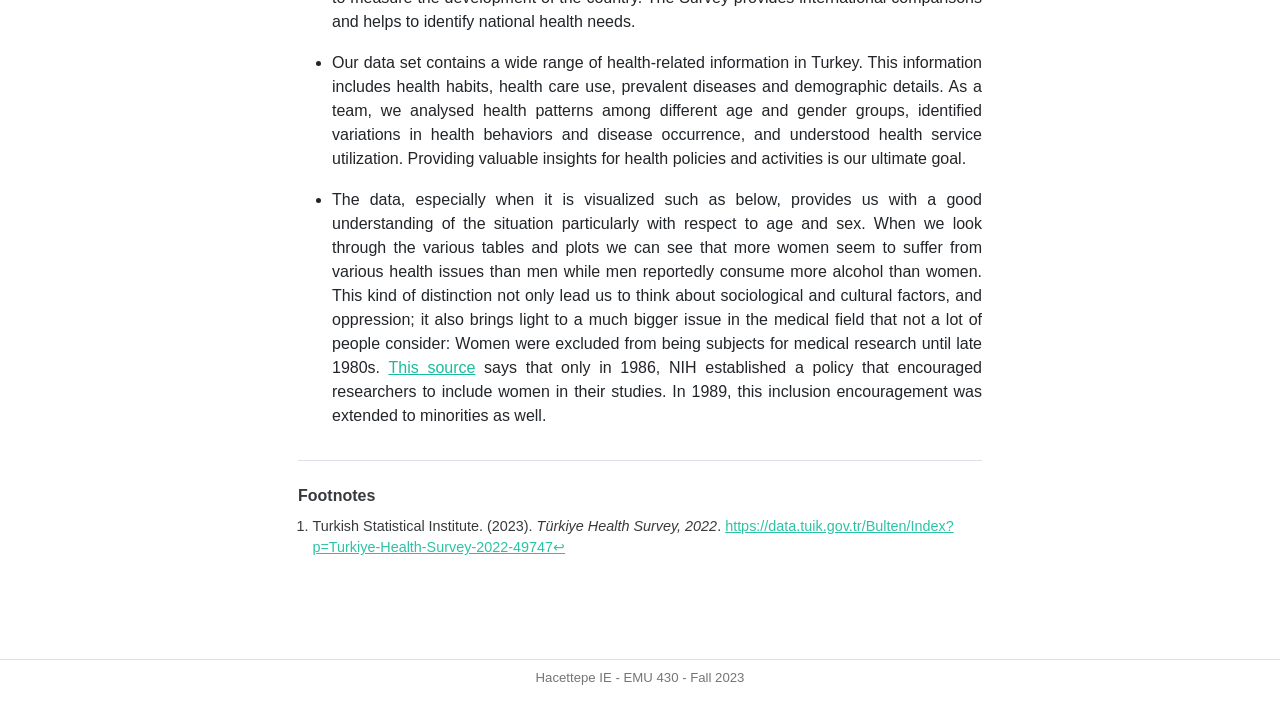
==== commit 04a3093f: "Update 3.2" ====
--- a/docs/index.html
+++ b/docs/index.html
@@ -2,7 +2,7 @@
 <html xmlns="http://www.w3.org/1999/xhtml" lang="en" xml:lang="en"><head>
 
 <meta charset="utf-8">
-<meta name="generator" content="quarto-1.3.433">
+<meta name="generator" content="quarto-1.3.450">
 
 <meta name="viewport" content="width=device-width, initial-scale=1.0, user-scalable=yes">
 
@@ -130,7 +130,7 @@
 
 
 <div style="text-align: center">
-<div style="font-family: Papyrus; font-size: 50px; font-style: normal; font-variant: small-caps; font-weight: 700; line-height: 39.6px; color: #385170;">
+<div style="font-family: fantasy; font-size: 50px; font-style: normal; font-variant: small-caps; font-weight: 700; line-height: 39.6px; color: #385170;">
 <p><strong>Data Ciphers</strong></p>
 </div>
 <blockquote class="blockquote">
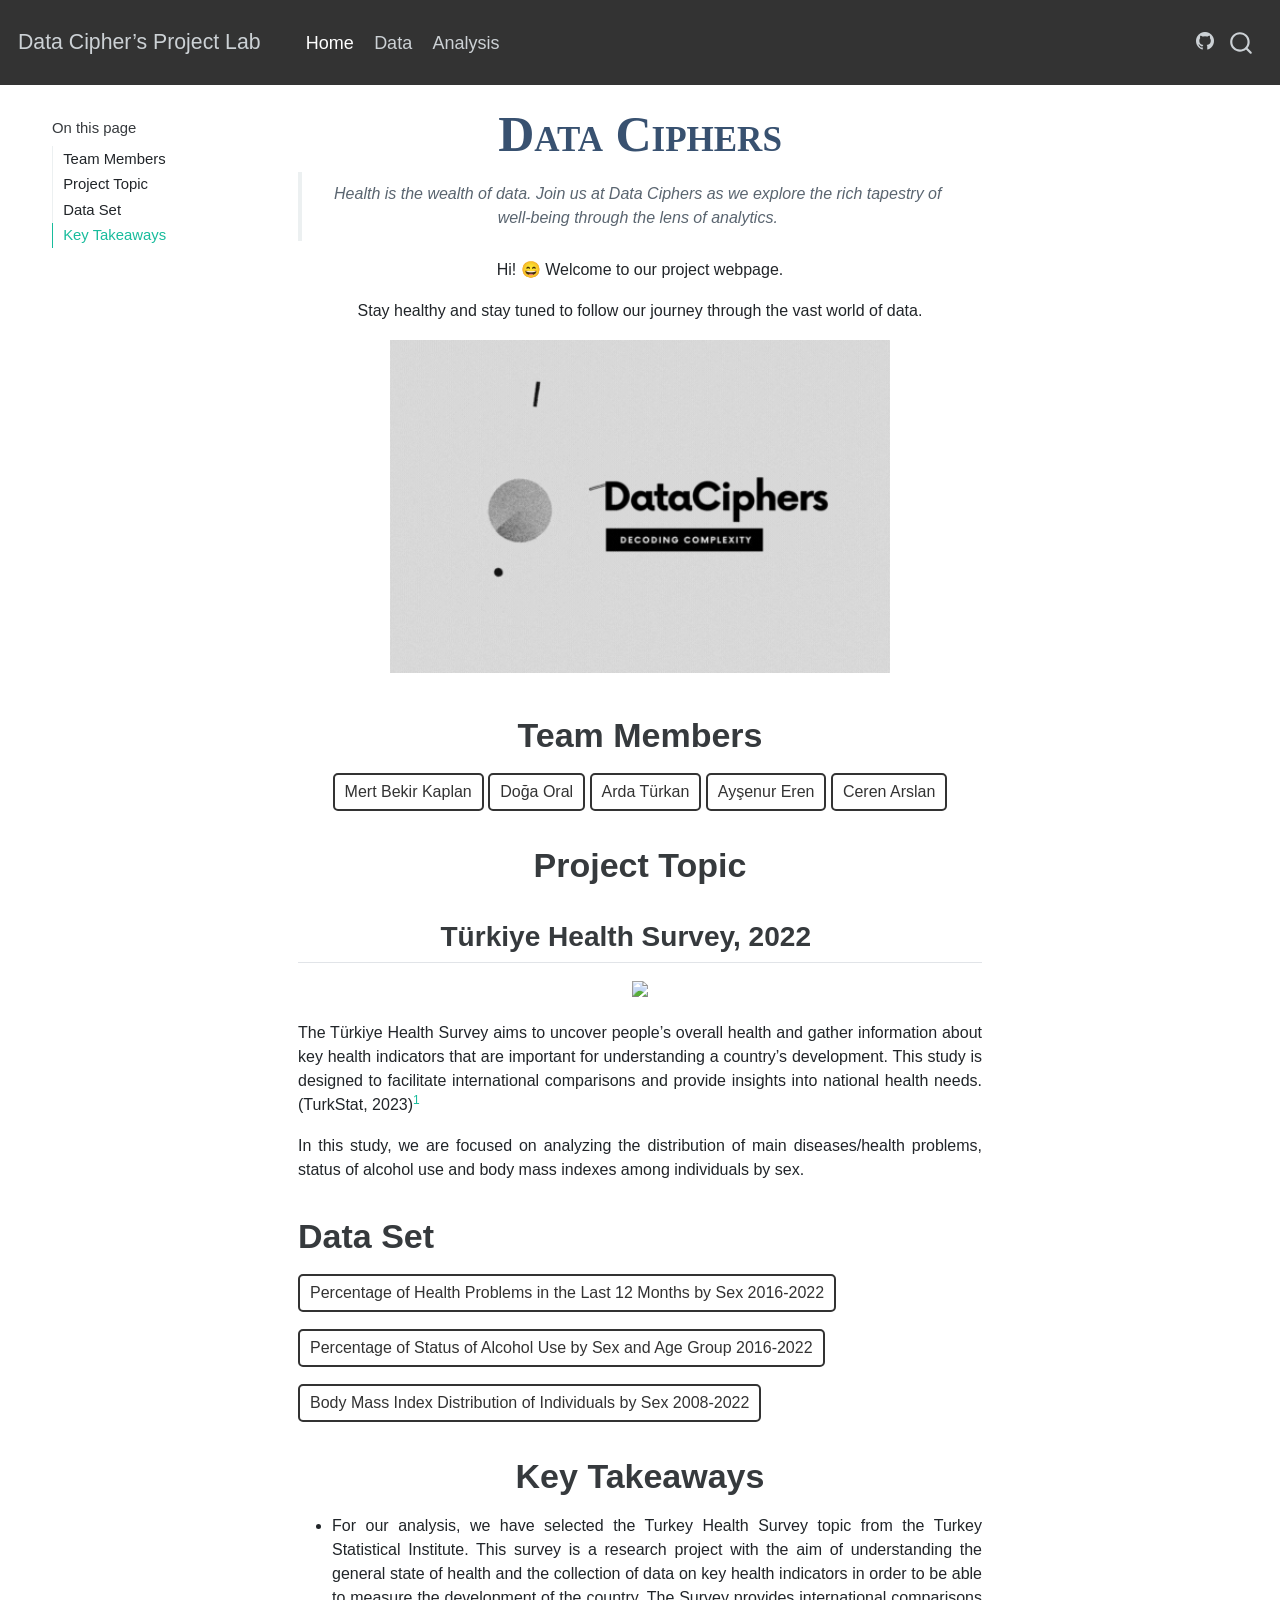
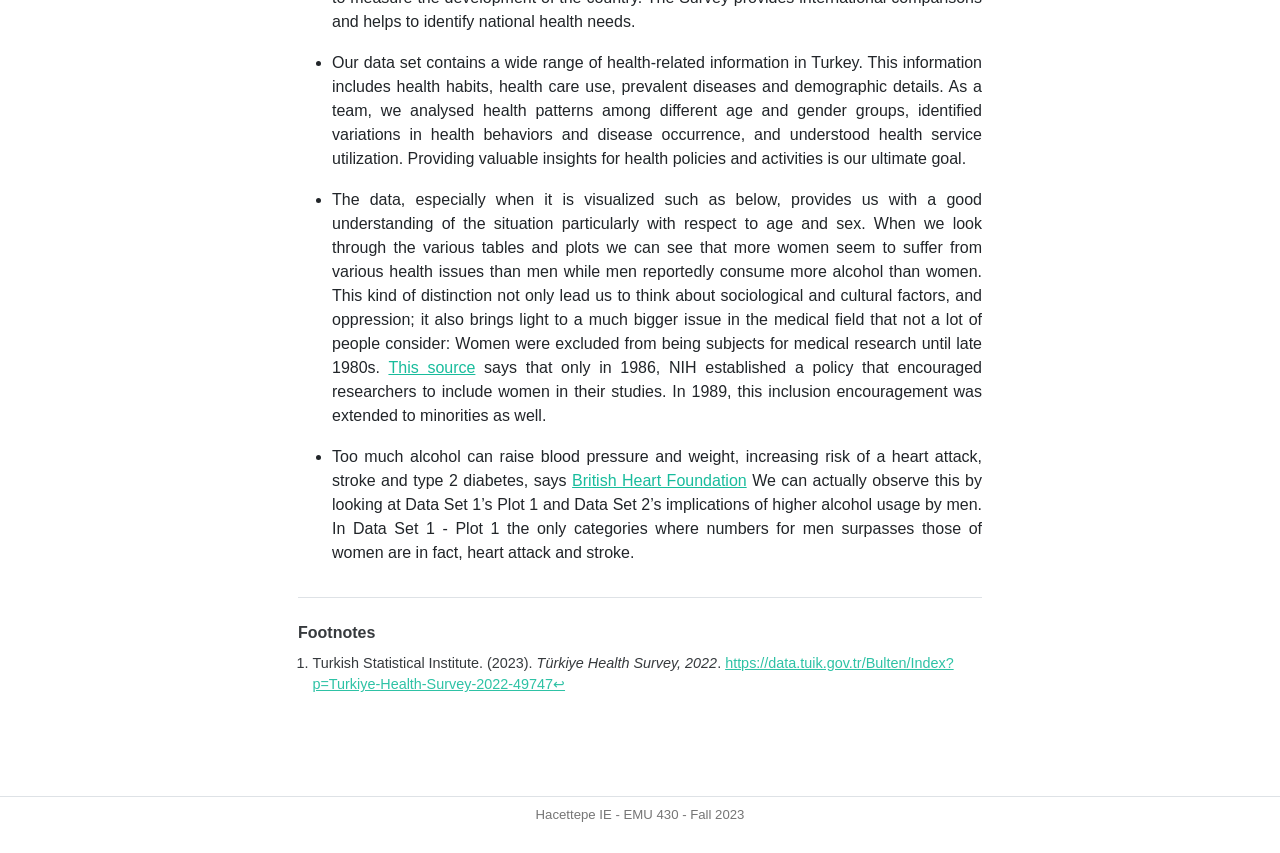
==== commit f8448153: "lütfen bi şey ekleyip durmayın ;-;" ====
--- a/docs/index.html
+++ b/docs/index.html
@@ -176,6 +176,7 @@
 <li><p>For our analysis, we have selected the Turkey Health Survey topic from the Turkey Statistical Institute. This survey is a research project with the aim of understanding the general state of health and the collection of data on key health indicators in order to be able to measure the development of the country. The Survey provides international comparisons and helps to identify national health needs.</p></li>
 <li><p>Our data set contains a wide range of health-related information in Turkey. This information includes health habits, health care use, prevalent diseases and demographic details. As a team, we analysed health patterns among different age and gender groups, identified variations in health behaviors and disease occurrence, and understood health service utilization. Providing valuable insights for health policies and activities is our ultimate goal.</p></li>
 <li><p>The data, especially when it is visualized such as below, provides us with a good understanding of the situation particularly with respect to age and sex. When we look through the various tables and plots we can see that more women seem to suffer from various health issues than men while men reportedly consume more alcohol than women. This kind of distinction not only lead us to think about sociological and cultural factors, and oppression; it also brings light to a much bigger issue in the medical field that not a lot of people consider: Women were excluded from being subjects for medical research until late 1980s. <a href="https://orwh.od.nih.gov/toolkit/recruitment/history#:~:text=In%201986%2C%20NIH%20established%20a,Grants%20and%20Contracts%20in%201987.">This source</a> says that only in 1986, NIH established a policy that encouraged researchers to include women in their studies. In 1989, this inclusion encouragement was extended to minorities as well.</p></li>
+<li><p>Too much alcohol can raise blood pressure and weight, increasing risk of a heart attack, stroke and type 2 diabetes, says <a href="https://www.bhf.org.uk/informationsupport/heart-matters-magazine/medical/effects-of-alcohol-on-your-heart#:~:text=Too%20much%20alcohol%20can%20raise,at%20Royal%20Liverpool%20University%20Hospitals.">British Heart Foundation</a> We can actually observe this by looking at Data Set 1’s Plot 1 and Data Set 2’s implications of higher alcohol usage by men. In Data Set 1 - Plot 1 the only categories where numbers for men surpasses those of women are in fact, heart attack and stroke.</p></li>
 </ul>
 </div>
 
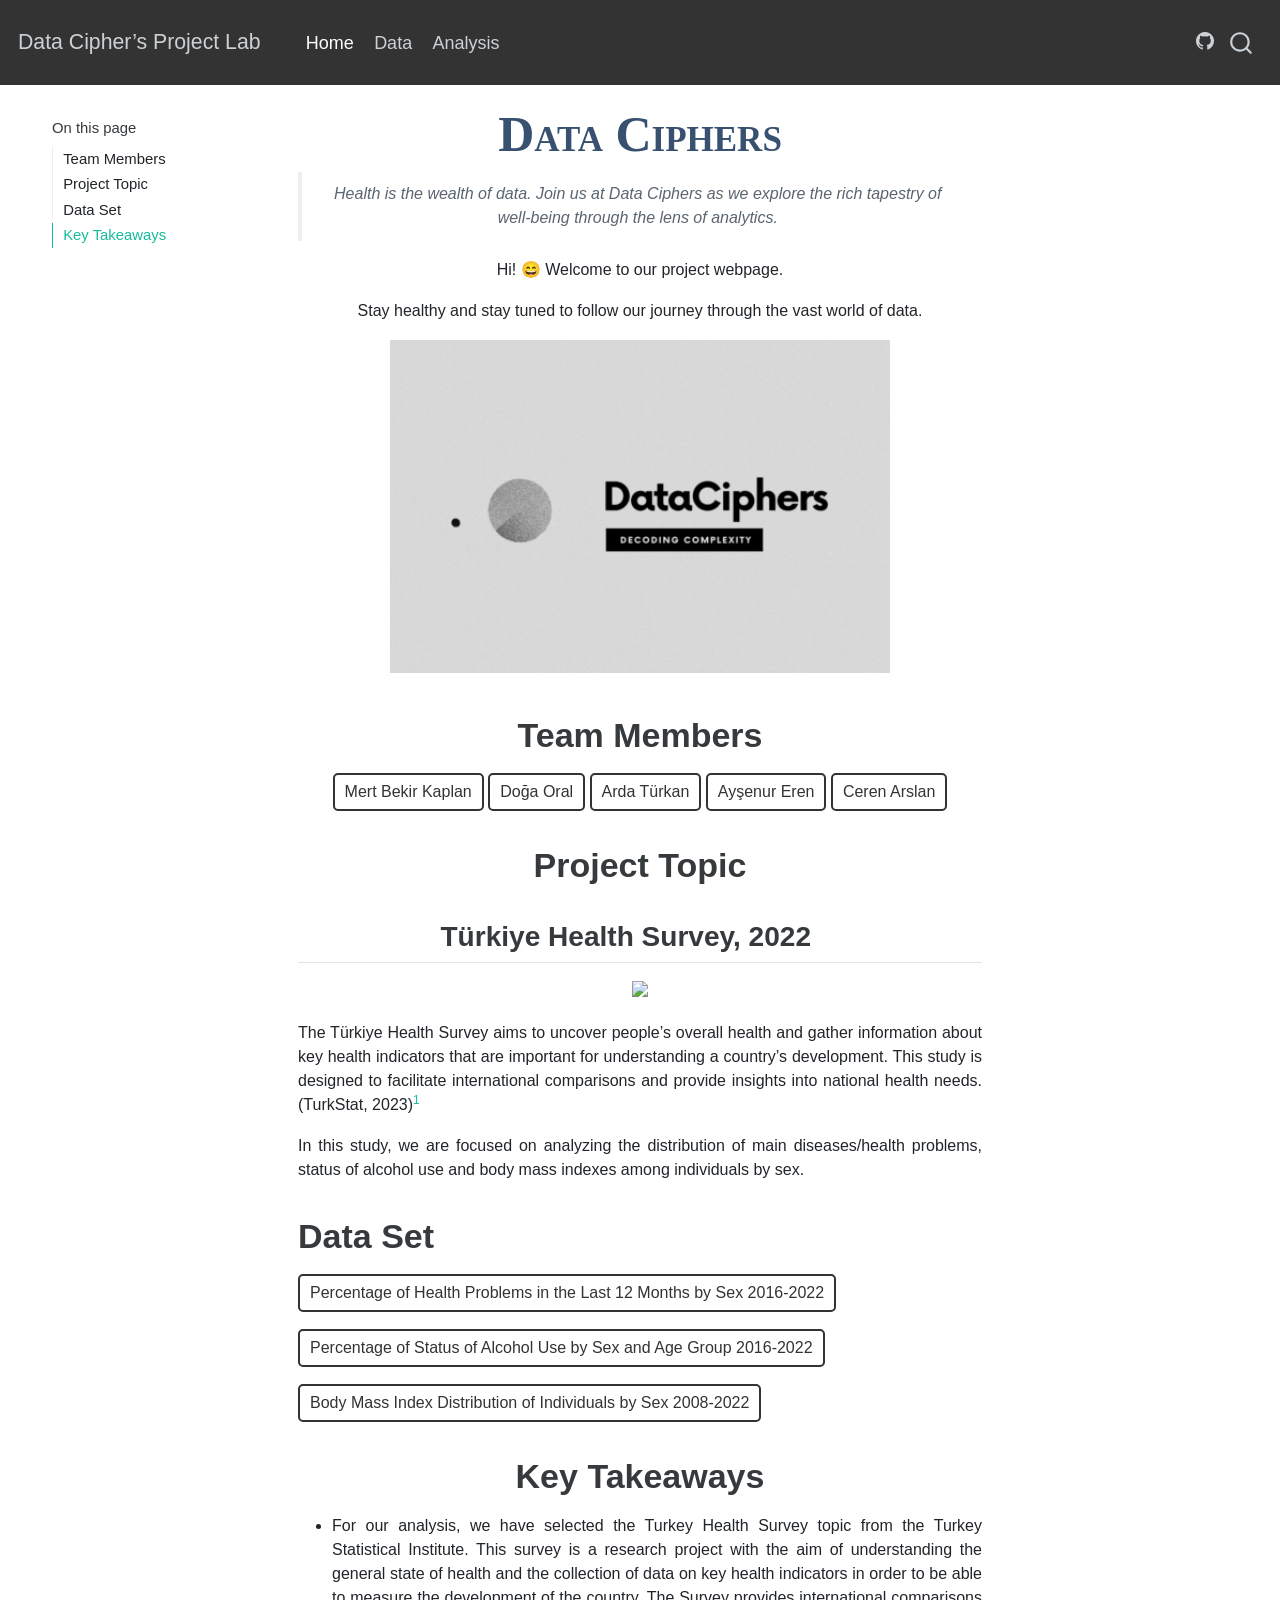
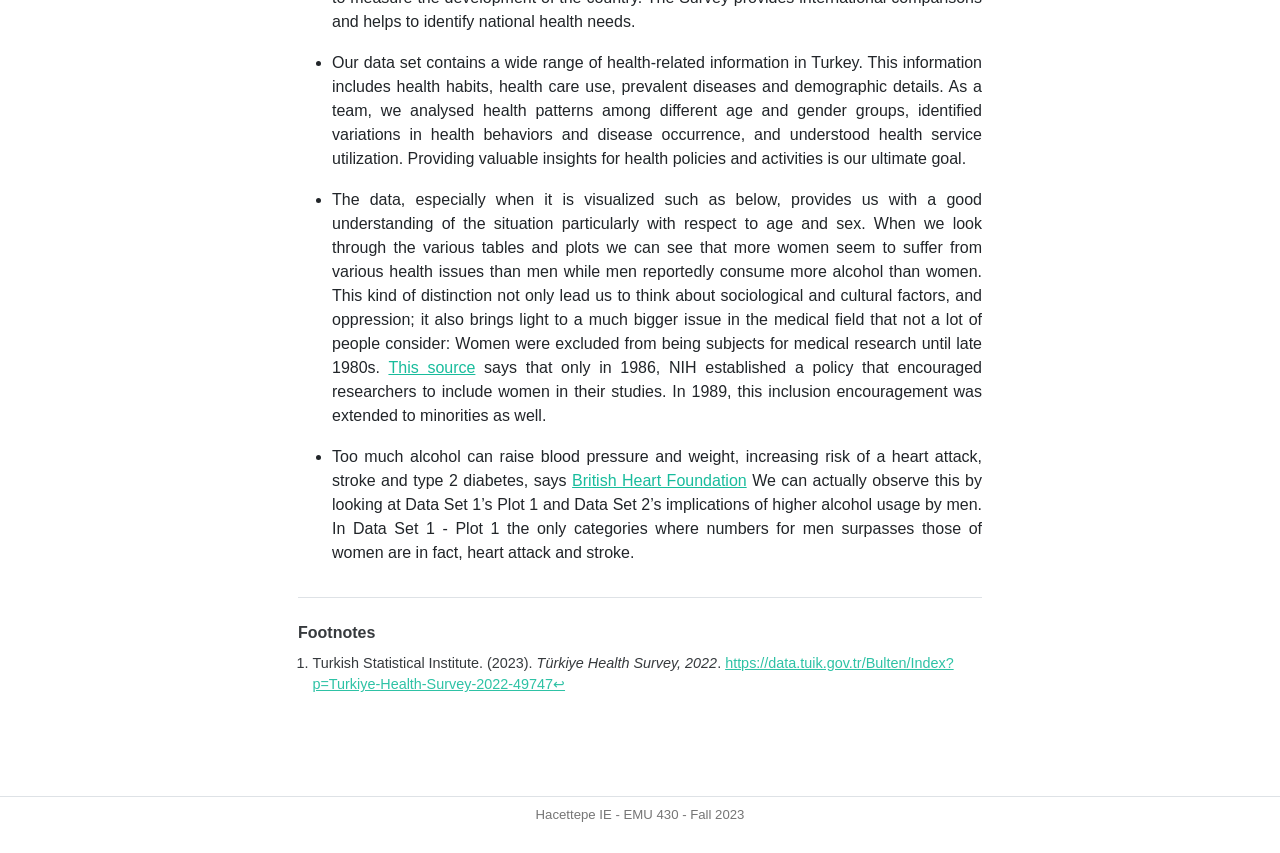
==== commit 60629591: "charts are done" ====
--- a/docs/index.html
+++ b/docs/index.html
@@ -2,7 +2,7 @@
 <html xmlns="http://www.w3.org/1999/xhtml" lang="en" xml:lang="en"><head>
 
 <meta charset="utf-8">
-<meta name="generator" content="quarto-1.3.450">
+<meta name="generator" content="quarto-1.3.433">
 
 <meta name="viewport" content="width=device-width, initial-scale=1.0, user-scalable=yes">
 
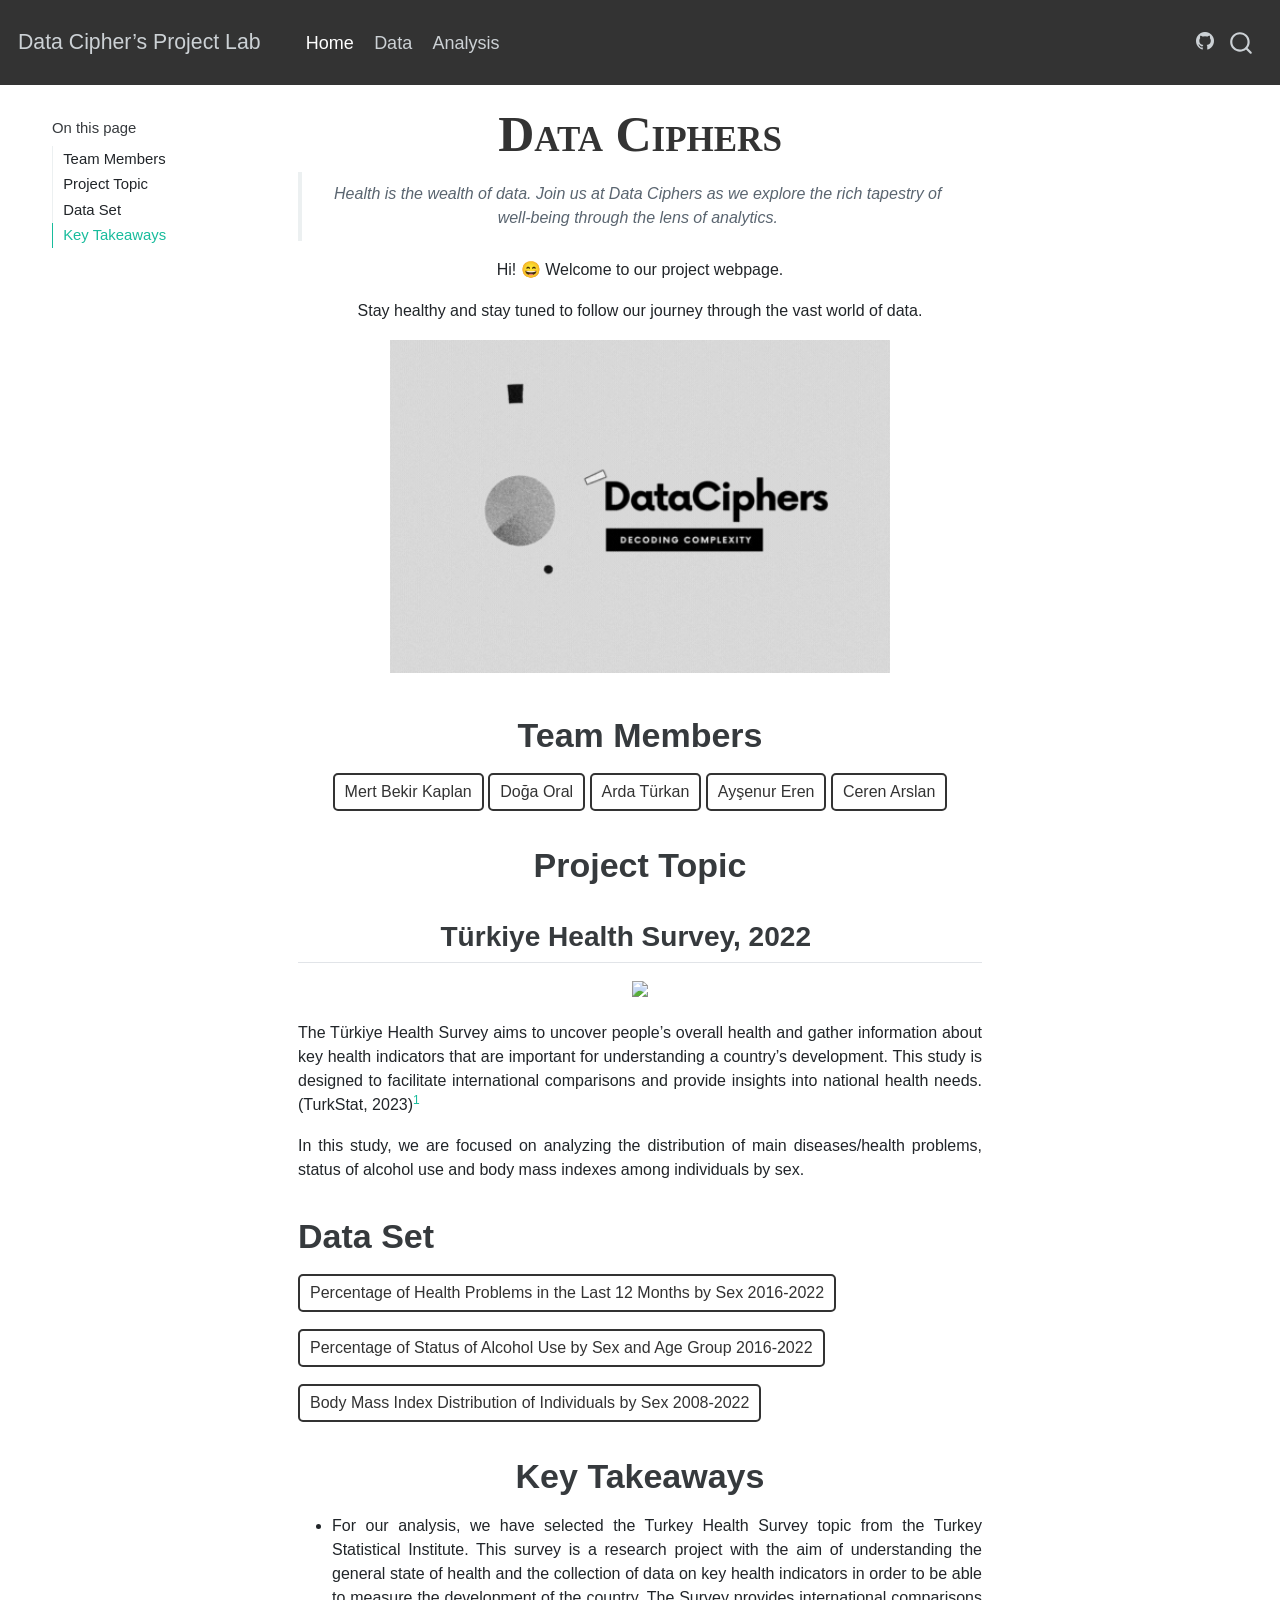
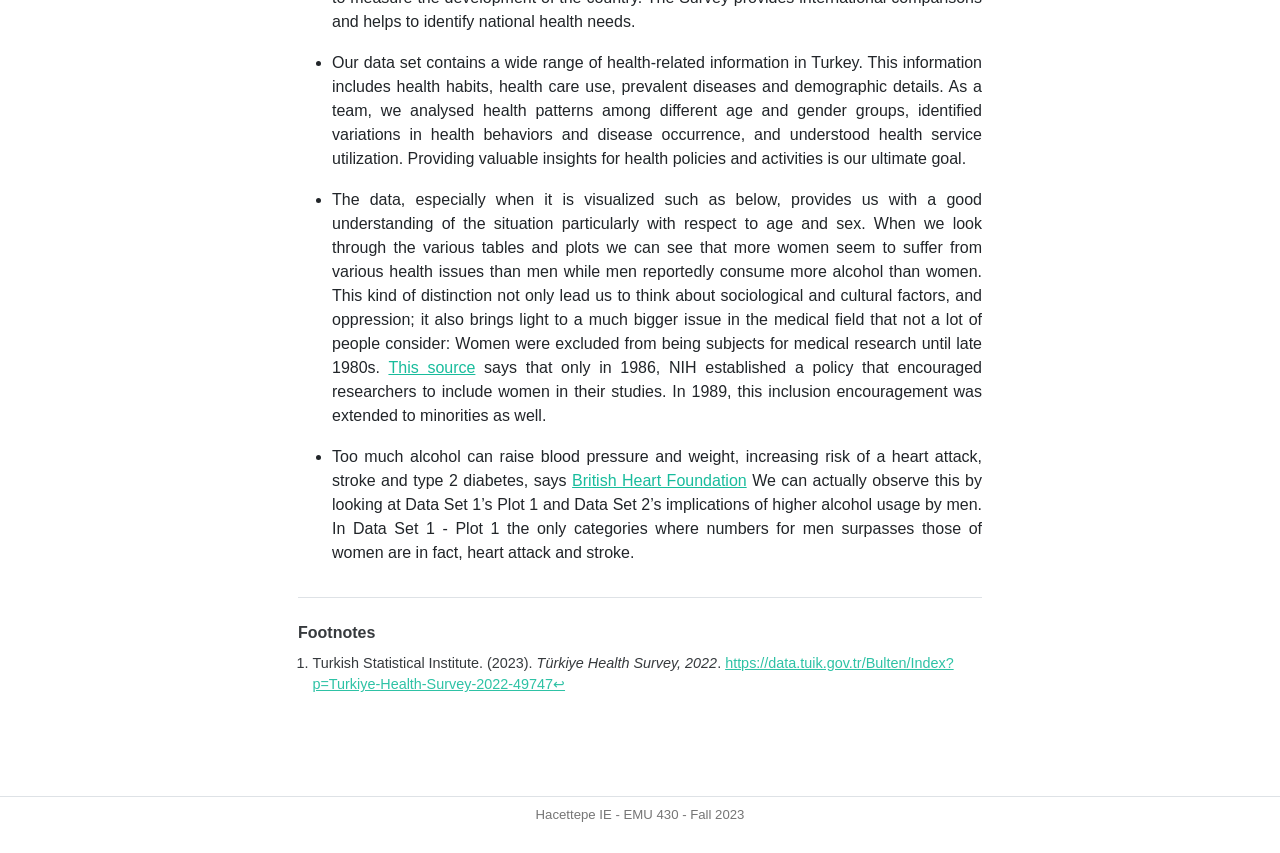
==== commit d09551d9: "Update" ====
--- a/docs/index.html
+++ b/docs/index.html
@@ -2,7 +2,7 @@
 <html xmlns="http://www.w3.org/1999/xhtml" lang="en" xml:lang="en"><head>
 
 <meta charset="utf-8">
-<meta name="generator" content="quarto-1.3.433">
+<meta name="generator" content="quarto-1.3.450">
 
 <meta name="viewport" content="width=device-width, initial-scale=1.0, user-scalable=yes">
 
@@ -130,7 +130,7 @@
 
 
 <div style="text-align: center">
-<div style="font-family: fantasy; font-size: 50px; font-style: normal; font-variant: small-caps; font-weight: 700; line-height: 39.6px; color: #385170;">
+<div style="font-family: fantasy; font-size: 50px; font-style: normal; font-variant: small-caps; font-weight: 700; line-height: 39.6px; color: #333333;">
 <p><strong>Data Ciphers</strong></p>
 </div>
 <blockquote class="blockquote">
